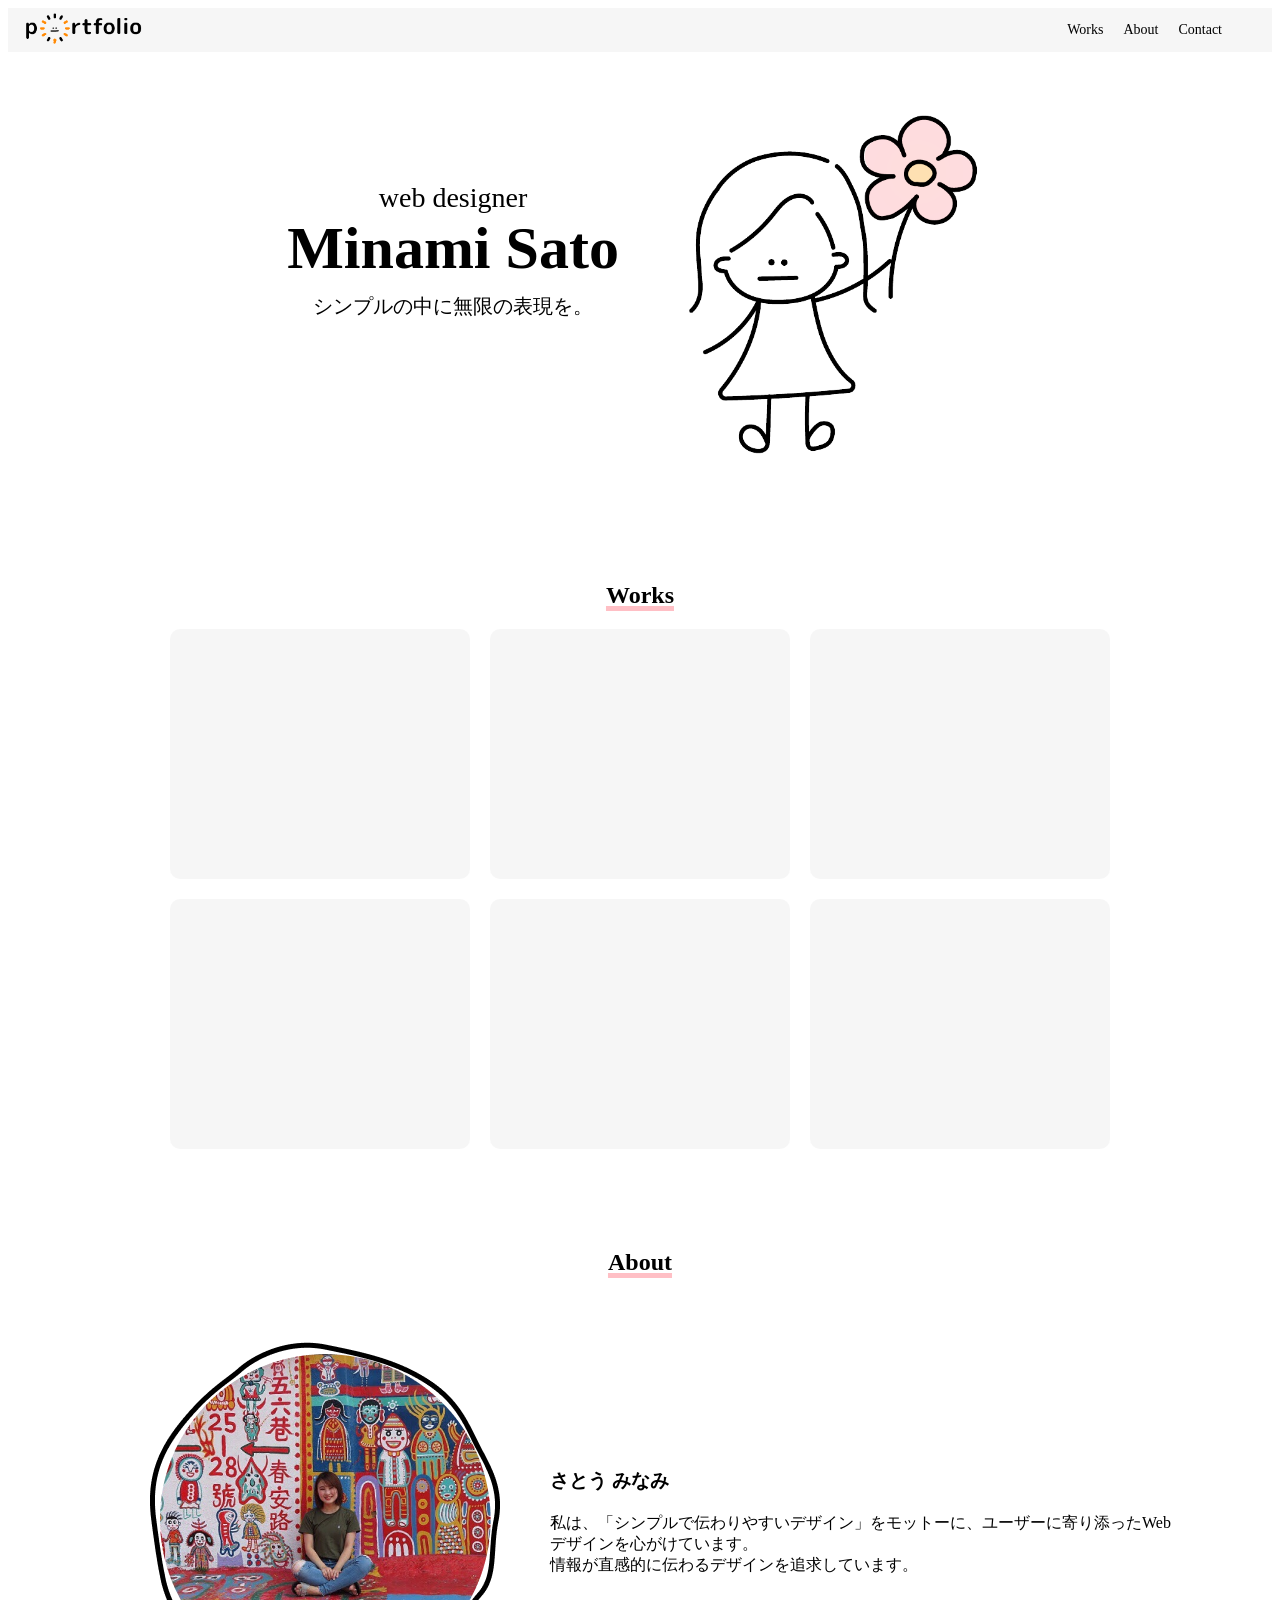
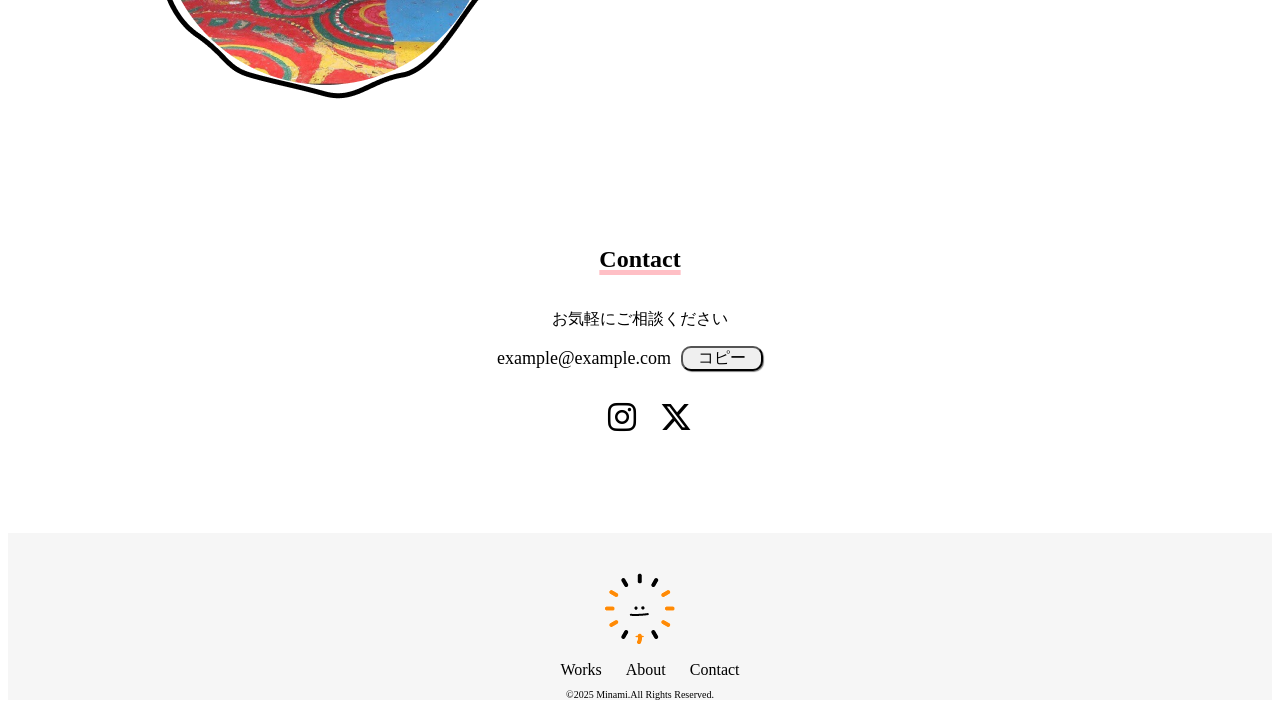
==== index.html @ 4d79b23f "Add files via upload" ====
<!DOCTYPE html>
<html lang="ja">
  

<head>
  <meta charset="UTF-8">
  <meta name="viewport" content="width=device-width, initial-scale=1.0">

  <!--Googleフォント-->
  <link rel="preconnect" href="https://fonts.googleapis.com">
  <link rel="preconnect" href="https://fonts.gstatic.com" crossorigin>
  <link href="https://fonts.googleapis.com/css2?family=Josefin+Sans:ital,wght@0,100..700;1,100..700&family=M+PLUS+Rounded+1c&family=Noto+Sans+JP&family=Zen+Maru+Gothic&display=swap" rel="stylesheet">

  <!--CSS-->
  <link rel="stylesheet" href="style.css">

  <script>
    // コピー機能の実装
    document.getElementById("copyBtn").addEventListener("click", function() {
      var emailText = document.getElementById("email").innerText;

      // 一時的なテキストエリアを作成してメールアドレスをコピー
      var tempInput = document.createElement("input");
      document.body.appendChild(tempInput);
      tempInput.value = emailText;
      tempInput.select();
      document.execCommand("copy");
      document.body.removeChild(tempInput);

      // コピー完了メッセージの表示
      document.getElementById("message").textContent = "完了！";
    });
  </script>

</head>

<body>
  <!--ヘッダー-->
  <header>
    <!--ロゴ-->
    <a href="index.html">
      <img id="logo" src="imag/logo4.png" alt="トップページに戻る">
    </a>

    <!--ナビゲーション-->
    <nav>
      <ul id="nav-pc">
        <li><a href="index.html#works" alt="Worksへのリンク">Works</a></li>
        <li><a href="index.html#about" alt="Aboutへのリンク">About</a></li>
        <li><a href="index.html#contact" alt="Contactへのリンク">Contact</a></li>
      </ul>
    </nav>
  </header>
    
  <main>
      <!--メインビジュアル-->
      <section id="main-visual">
        <div id="main-message">
          <p>web designer</p>
          <h1>Minami Sato</h1>
          <h3>シンプルの中に無限の表現を。</h3>
        </div>
        <img id="main-img"  src="imag/main-visual.png" alt="一輪の花をもった女の子のイラスト">
      </section>

      <!--Works-->
      <section id="works">
        <h2 class="index-h2">Works</h2>
        <div class="container">
          <div class="box"></div>
          <div class="box"></div>
          <div class="box"></div>
          <div class="box"></div>
          <div class="box"></div>
          <div class="box"></div>
        </div>
      </section>

      <!--About-->
      <section id="about">
        <h2 class="index-h2">About</h2>
        <div id="about-main">
          <img id="about-img" src="imag/about.png" alt="本人の写真">
          <div id="about-message">
            <h3>さとう みなみ</h3>
            <p>私は、「シンプルで伝わりやすいデザイン」をモットーに、ユーザーに寄り添ったWebデザインを心がけています。
            <br>情報が直感的に伝わるデザインを追求しています。
            </p>
          </div>
        </div>
      </section>

      <!--Contact-->
      <section id="contact">
        <h2 class="index-h2">Contact</h2>
        <div id="contact-message">
          <p>お気軽にご相談ください</p>

          <div id="email-main">
          <div class="email-container">
            <span class="email" id="email">example@example.com</span>
            <button class="copy-btn" id="copyBtn">コピー</button>
          </div>
        
          <p class="message" id="message"></p>
        
          </div>

          <div id="sns-logo">
            <link rel="stylesheet" href="https://cdnjs.cloudflare.com/ajax/libs/font-awesome/6.5.0/css/all.min.css">
            <a href="https://instagram.com/"><i class="fa-brands fa-instagram fa-2x"></i></a>
            <a href="https://x.com/"><i class="fa-brands fa-x-twitter fa-2x"></i></a>
          </div>
        </div>
      </section>
  </main>

  <footer>
    <div id="footer-logo">
      <a href="index.html">
        <img src="imag/logo.png" alt="ポートフォリオのロゴ">
      </a>
    </div>

    <div id="footer-link">
      <a href="index.html#works" alt="Worksへのリンク">Works</a>
      <a href="index.html#about" alt="Aboutへのリンク">About</a>
      <a href="index.html#contact" alt="Contactへのリンク">Contact</a>
    </div>

    <p id="copyright">&copy;2025 Minami.All Rights Reserved.</p>
  </footer>


  
</body>
</html>
---- style.css ----
@charset "UTF-8";

html {
  scroll-behavior: smooth;
}

/*PC、スマホ共通スタイル*/
main {
  max-width: 1080px;
  margin: 0 auto;
}

/*ヘッダー*/
header {
  display: flex;
  justify-content: space-between;
  align-items: center;
  background-color: #a5a5a51a;
}
/*ロゴ*/
#logo {
  height: 60%;
  width: 60%;
}

/*ナビゲーションレイアウト*/
#nav-pc {
  font-size: 14px;
  display: flex;
  padding-right: 50px;
  li {
    list-style: none;
  }
  a {
    text-decoration: none;
    margin-left: 20px;
    color: black;
  }
  a:hover {
    text-decoration: underline;
  }
}

/*メインビジュアル*/
#main-visual {
  display: flex;
  justify-content: center;
  align-items: center;
  height: 400px;
  margin: 30px;
}
#main-message {
  display: flex;
  flex-direction: column;
  align-items: center;
  height: 200px;
  h1 {
    font-size: 60px;
    margin: 0;
  }
  h3 {
    font-size: 20px;
    font-weight: lighter;
    margin: 10px auto;
  }
  p {
    font-size: 28px;
    margin: 0 auto;
  }
}
#main-img {
  width: auto;
  height: 90%;
  margin-left: 50px;
}

/*Works*/
/*見出し共通*/
.index-h2 {
  text-decoration: underline;
  text-decoration-color: #ff7d8a7d;
  text-decoration-thickness: 5px;
  display: flex;
  justify-content: center;
  margin-top: 100px;
}

/* 作品挿入　*/
.container {
  display: grid;
  grid-template-columns: 300px 300px 300px;
  gap: 20px;
  grid-template-rows: 250px 250px;
  justify-content: center;
}
.box {
  background: #a5a5a51a;
 padding: 10px;
 border-radius: 10px;
}

/*About*/
#about-main {
  display: flex;
}
#about-img {
  width: 50%;
  height: 50%;
}
#about-message {
  margin: auto;
}

/*Contact*/
#contact-message {
  display: flex;
  flex-direction: column;
  align-items: center;
}
/*メアドコピー*/
.email-container {
  display: flex;
  align-items: center;
}

.email {
  font-size: 18px;
  margin-right: 10px;
}

/* コピーボタンのスタイル */
.copy-btn {
  color: black;
  padding: 0px 15px;
  border-radius: 10px;
  font-size: 16px;
  box-shadow: 1px 1px 1px gray;
}

.copy-btn:hover {
  background-color: #cacaca7d;
}

/* コピー完了メッセージ */
.message {
  margin-top: 10px;
  margin-left: 20px;
  font-size: 14px;
  color: rgb(87, 87, 87);
}
#email-main {
  display: flex;
}
#sns-logo {
  margin-top: 30px;
  a {
  margin-left: 20px;
  color: black;
  }
}

/*Footer*/
footer {
  text-align: center;
  background-color: #a5a5a51a;
  margin-top: 100px;
  padding-top: 30px;
}
#footer-link {
  a {
    text-decoration: none;
    margin-left: 20px;
    color: black;
  }
  a:hover {
    text-decoration: underline;
  }
}
#copyright {
  font-size: 10px;
}
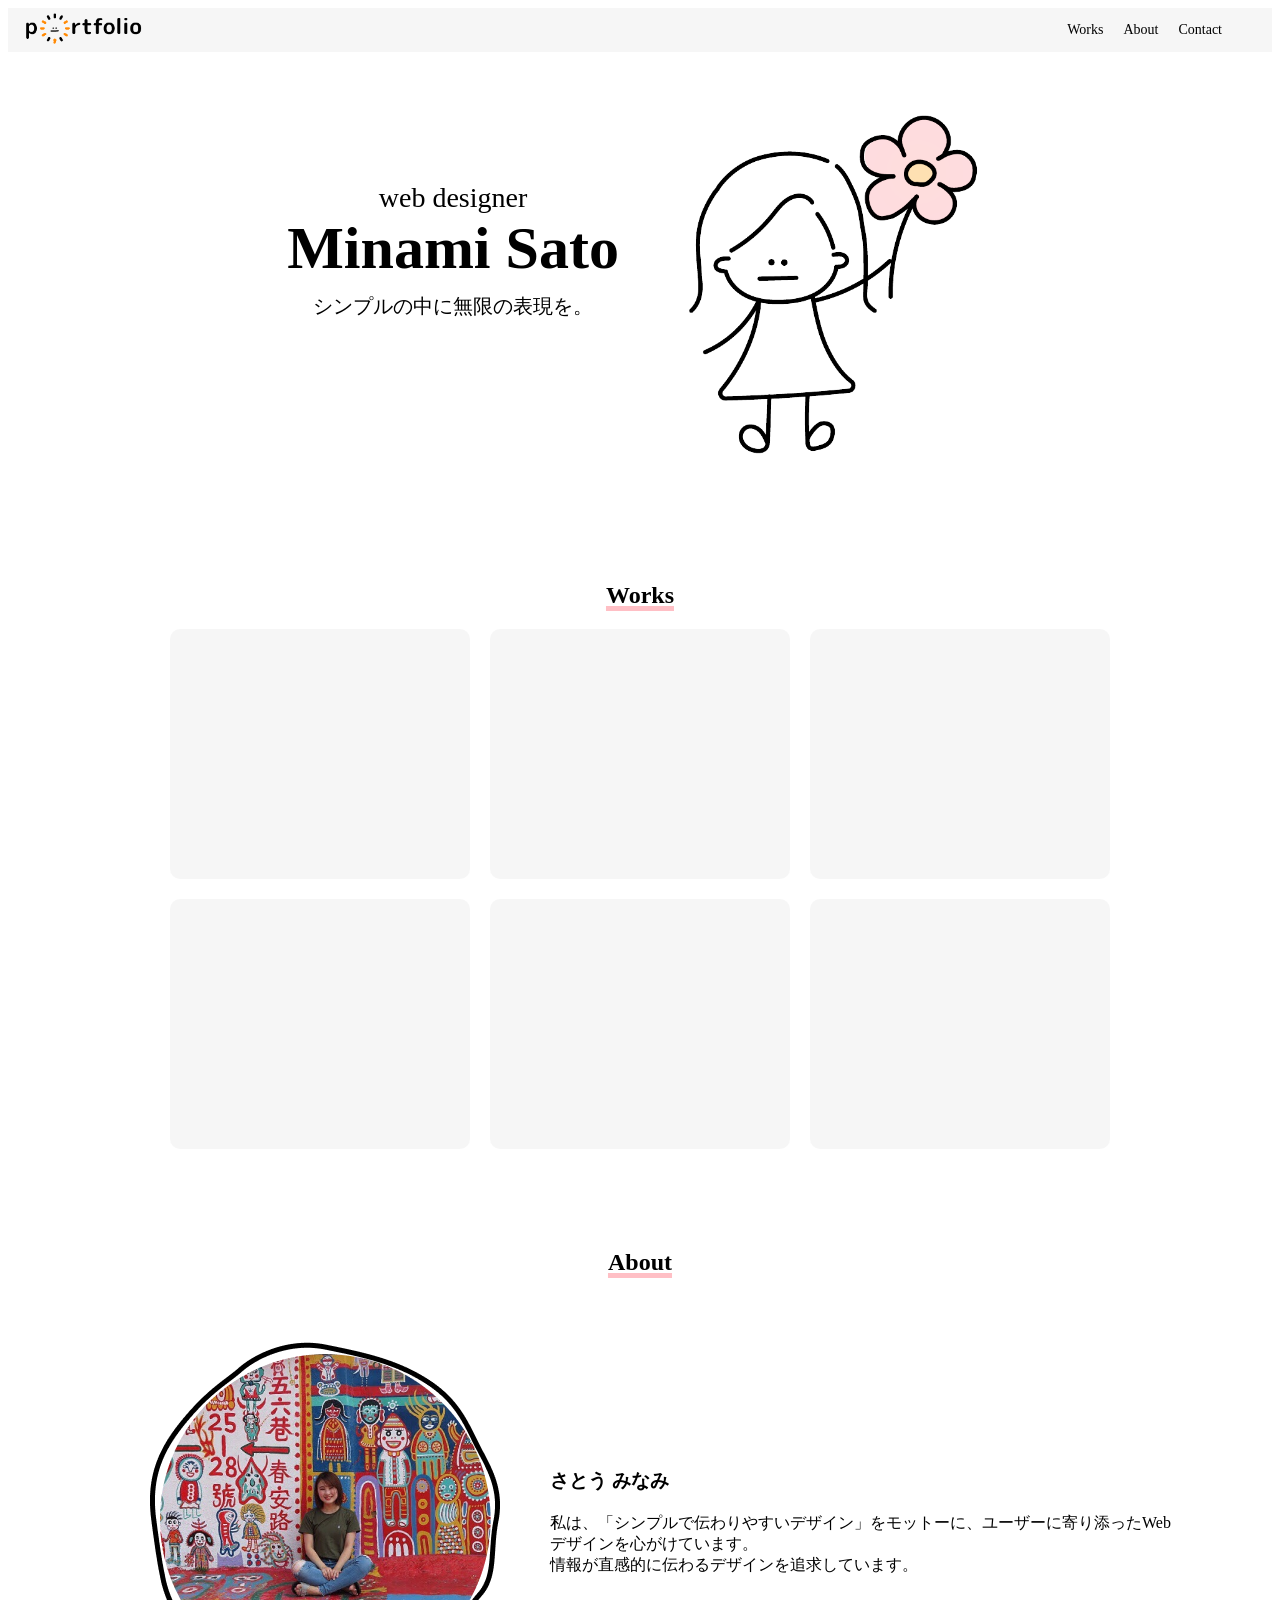
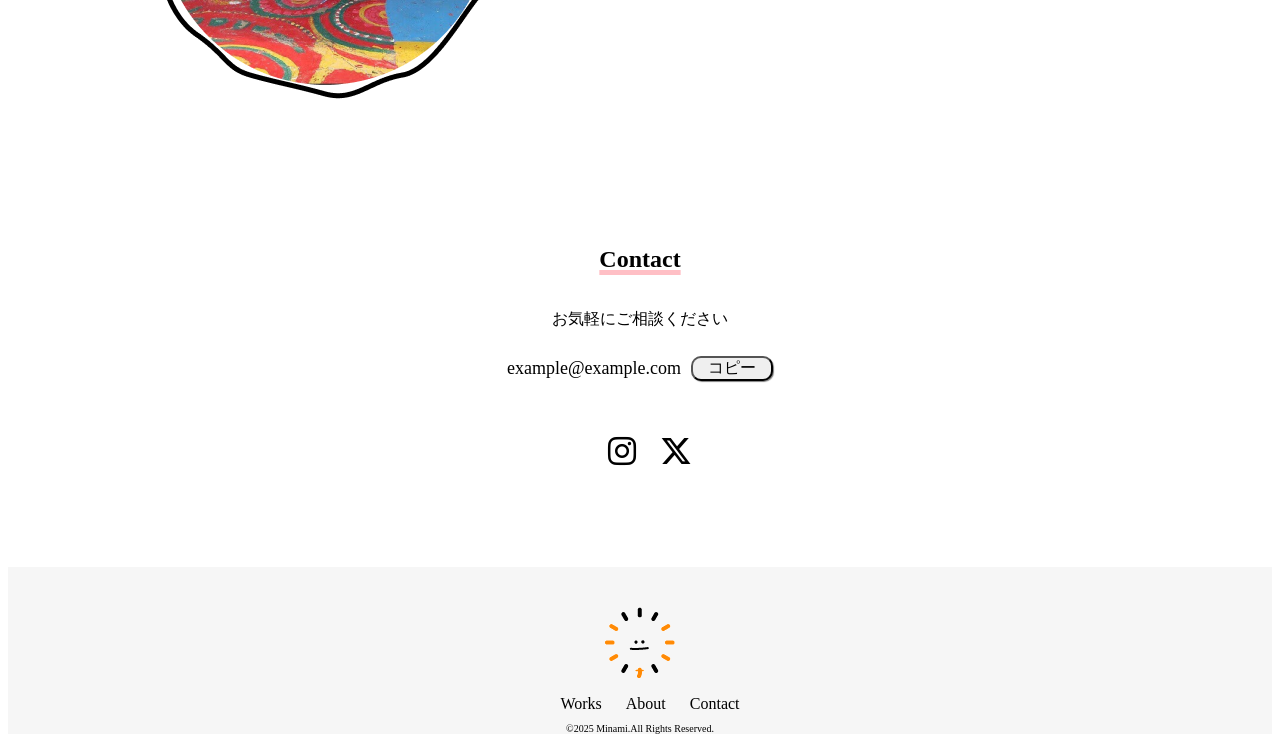
==== commit 21d8811d: "Add files via upload" ====
--- a/index.html
+++ b/index.html
@@ -6,6 +6,9 @@
   <meta charset="UTF-8">
   <meta name="viewport" content="width=device-width, initial-scale=1.0">
 
+  <!--ファビコン-->
+  <link rel="icon" href="imag/logo.png" type="image/png">
+  
   <!--Googleフォント-->
   <link rel="preconnect" href="https://fonts.googleapis.com">
   <link rel="preconnect" href="https://fonts.gstatic.com" crossorigin>
@@ -14,24 +17,7 @@
   <!--CSS-->
   <link rel="stylesheet" href="style.css">
 
-  <script>
-    // コピー機能の実装
-    document.getElementById("copyBtn").addEventListener("click", function() {
-      var emailText = document.getElementById("email").innerText;
-
-      // 一時的なテキストエリアを作成してメールアドレスをコピー
-      var tempInput = document.createElement("input");
-      document.body.appendChild(tempInput);
-      tempInput.value = emailText;
-      tempInput.select();
-      document.execCommand("copy");
-      document.body.removeChild(tempInput);
-
-      // コピー完了メッセージの表示
-      document.getElementById("message").textContent = "完了！";
-    });
-  </script>
-
+  
 </head>
 
 <body>
@@ -97,14 +83,18 @@
           <p>お気軽にご相談ください</p>
 
           <div id="email-main">
-          <div class="email-container">
-            <span class="email" id="email">example@example.com</span>
-            <button class="copy-btn" id="copyBtn">コピー</button>
+            <div class="email-container">
+              <span class="email" id="email">example@example.com</span>
+              <div class="copy-area">
+                <button class="copy-btn" id="copyBtn">コピー</button>
+                <div class="copy-message" id="copyMessage">\完了/</div>
+              </div>
+            </div>
           </div>
-        
+                          
           <p class="message" id="message"></p>
         
-          </div>
+          
 
           <div id="sns-logo">
             <link rel="stylesheet" href="https://cdnjs.cloudflare.com/ajax/libs/font-awesome/6.5.0/css/all.min.css">
@@ -132,6 +122,25 @@
   </footer>
 
 
-  
+  <script>
+    document.getElementById("copyBtn").addEventListener("click", function() {
+  var emailText = document.getElementById("email").innerText;
+
+  // 一時的なテキストエリアを作成してコピー
+  var tempInput = document.createElement("input");
+  document.body.appendChild(tempInput);
+  tempInput.value = emailText;
+  tempInput.select();
+  document.execCommand("copy");
+  document.body.removeChild(tempInput);
+
+  // 「完了！」メッセージ表示
+  var copyMessage = document.getElementById("copyMessage");
+  copyMessage.style.display = "block";
+
+});
+
+  </script>
+
 </body>
 </html>
--- a/style.css
+++ b/style.css
@@ -117,12 +117,16 @@
   flex-direction: column;
   align-items: center;
 }
+
 /*メアドコピー*/
+#email-main {
+  display: flex;
+  margin-top: 10px;
+}
 .email-container {
   display: flex;
   align-items: center;
 }
-
 .email {
   font-size: 18px;
   margin-right: 10px;
@@ -136,20 +140,34 @@
   font-size: 16px;
   box-shadow: 1px 1px 1px gray;
 }
-
 .copy-btn:hover {
   background-color: #cacaca7d;
 }
 
 /* コピー完了メッセージ */
+.copy-area {
+  position: relative;
+  display: inline-block;
+}
+
+.copy-message {
+  position: absolute;
+  top: -30px; /* ボタンの上に出す */
+  left: 50%;
+  transform: translateX(-50%);
+  color: rgb(87, 87, 87);
+  padding: 5px 10px;
+  border-radius: 5px;
+  font-size: 14px;
+  display: none; /* 最初は隠す */
+  white-space: nowrap;
+}
+
 .message {
   margin-top: 10px;
   margin-left: 20px;
   font-size: 14px;
   color: rgb(87, 87, 87);
-}
-#email-main {
-  display: flex;
 }
 #sns-logo {
   margin-top: 30px;
